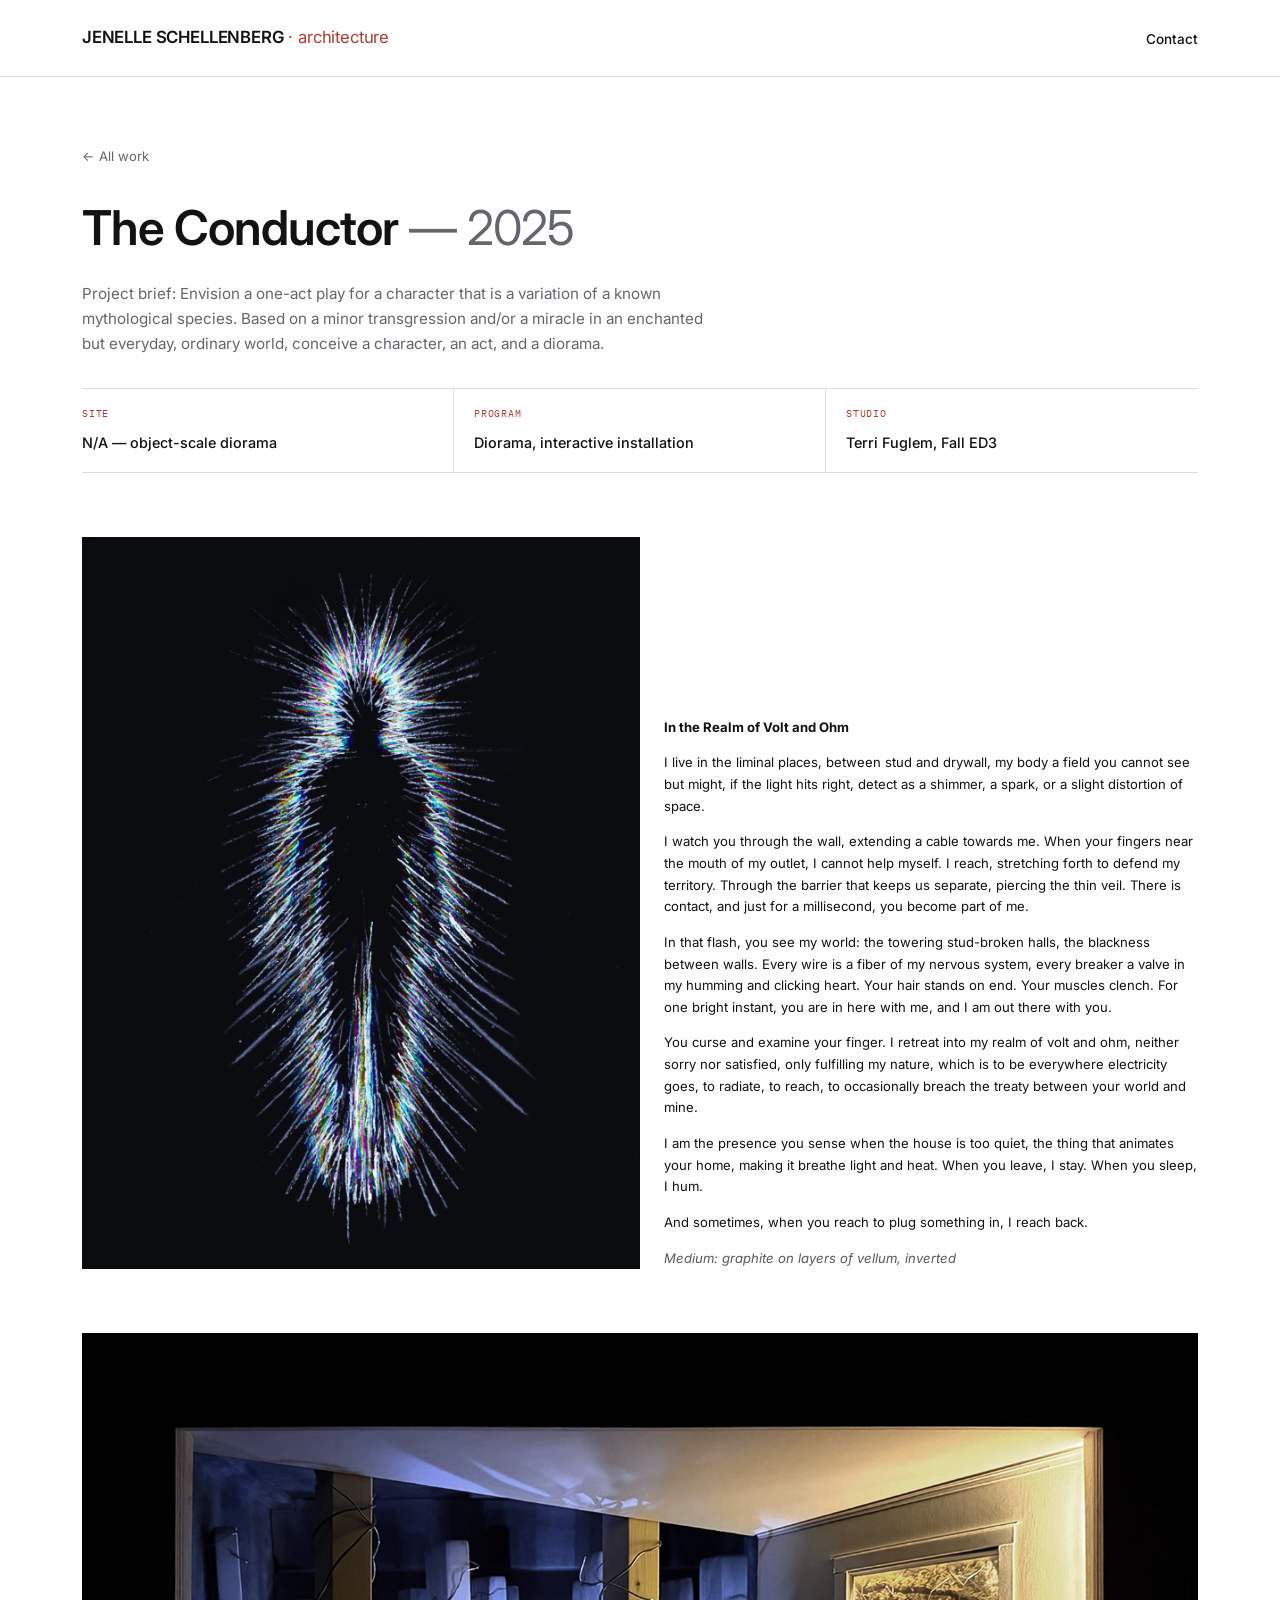
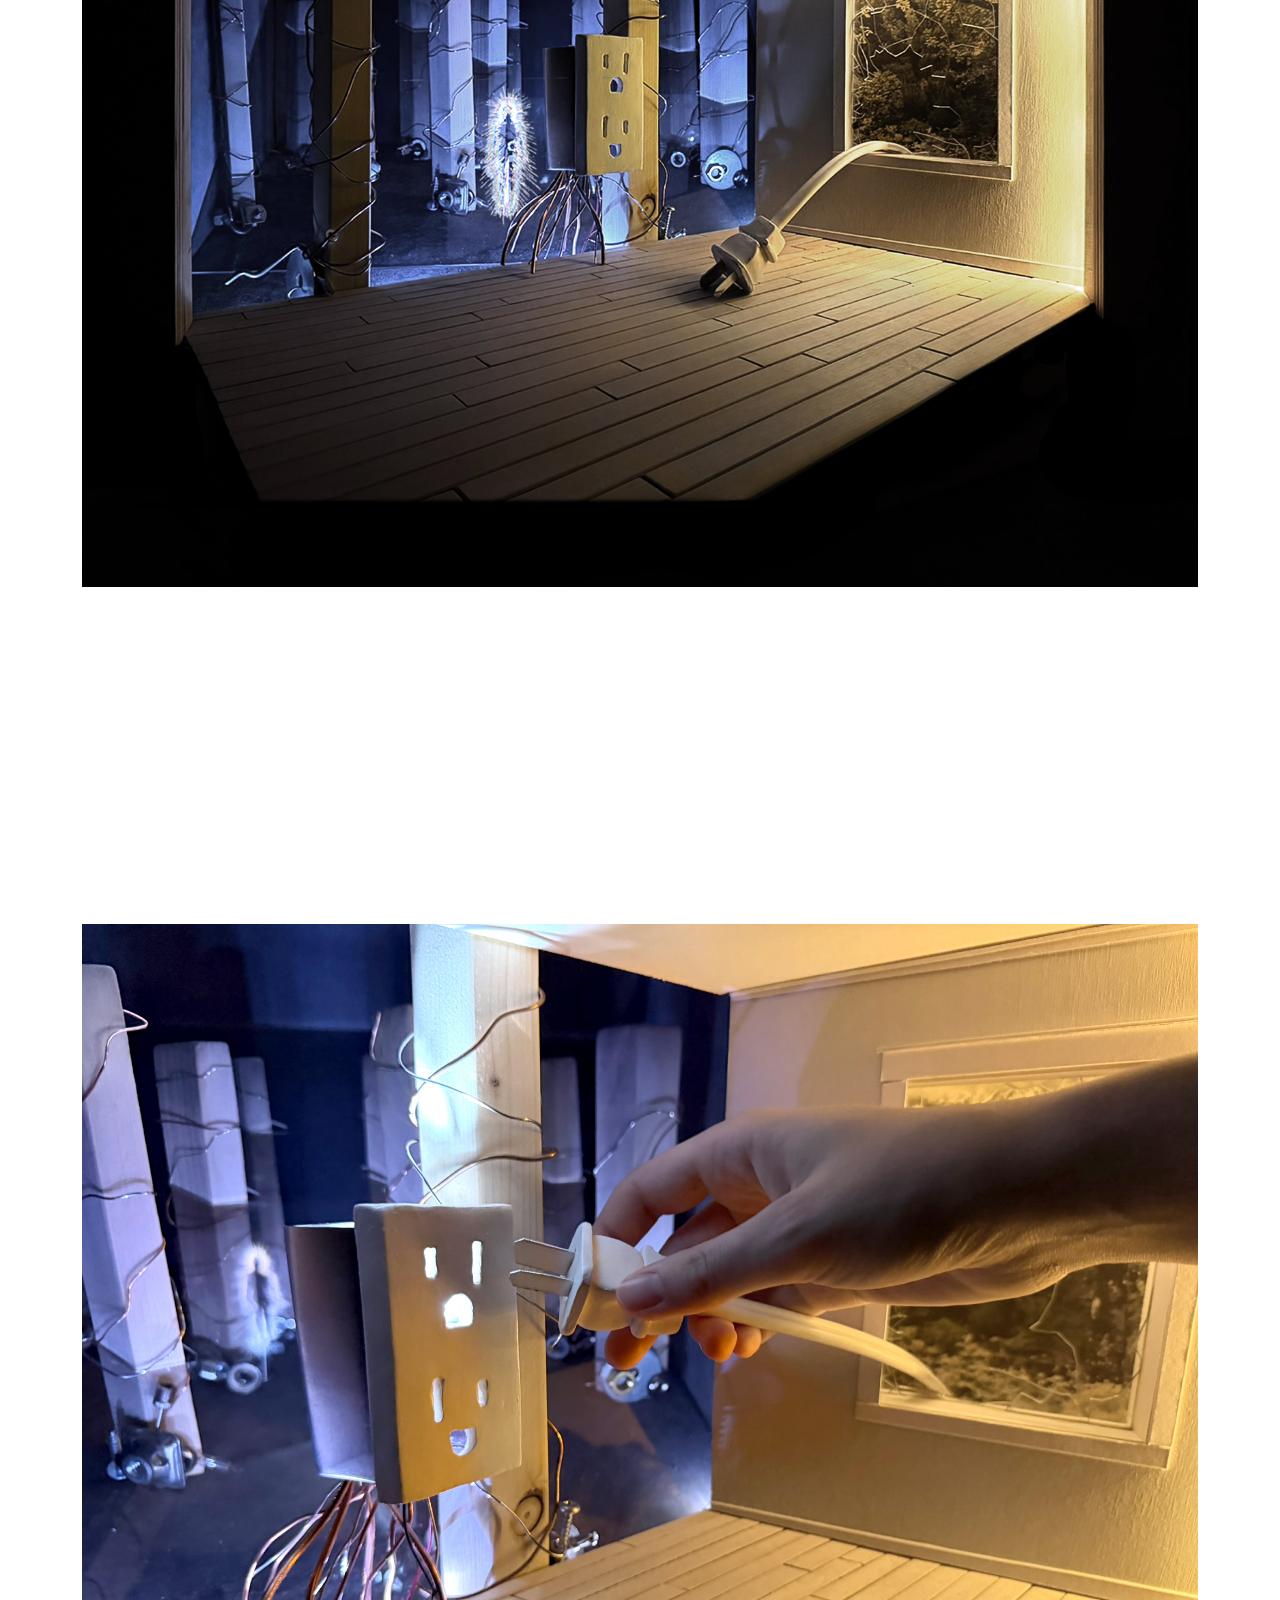
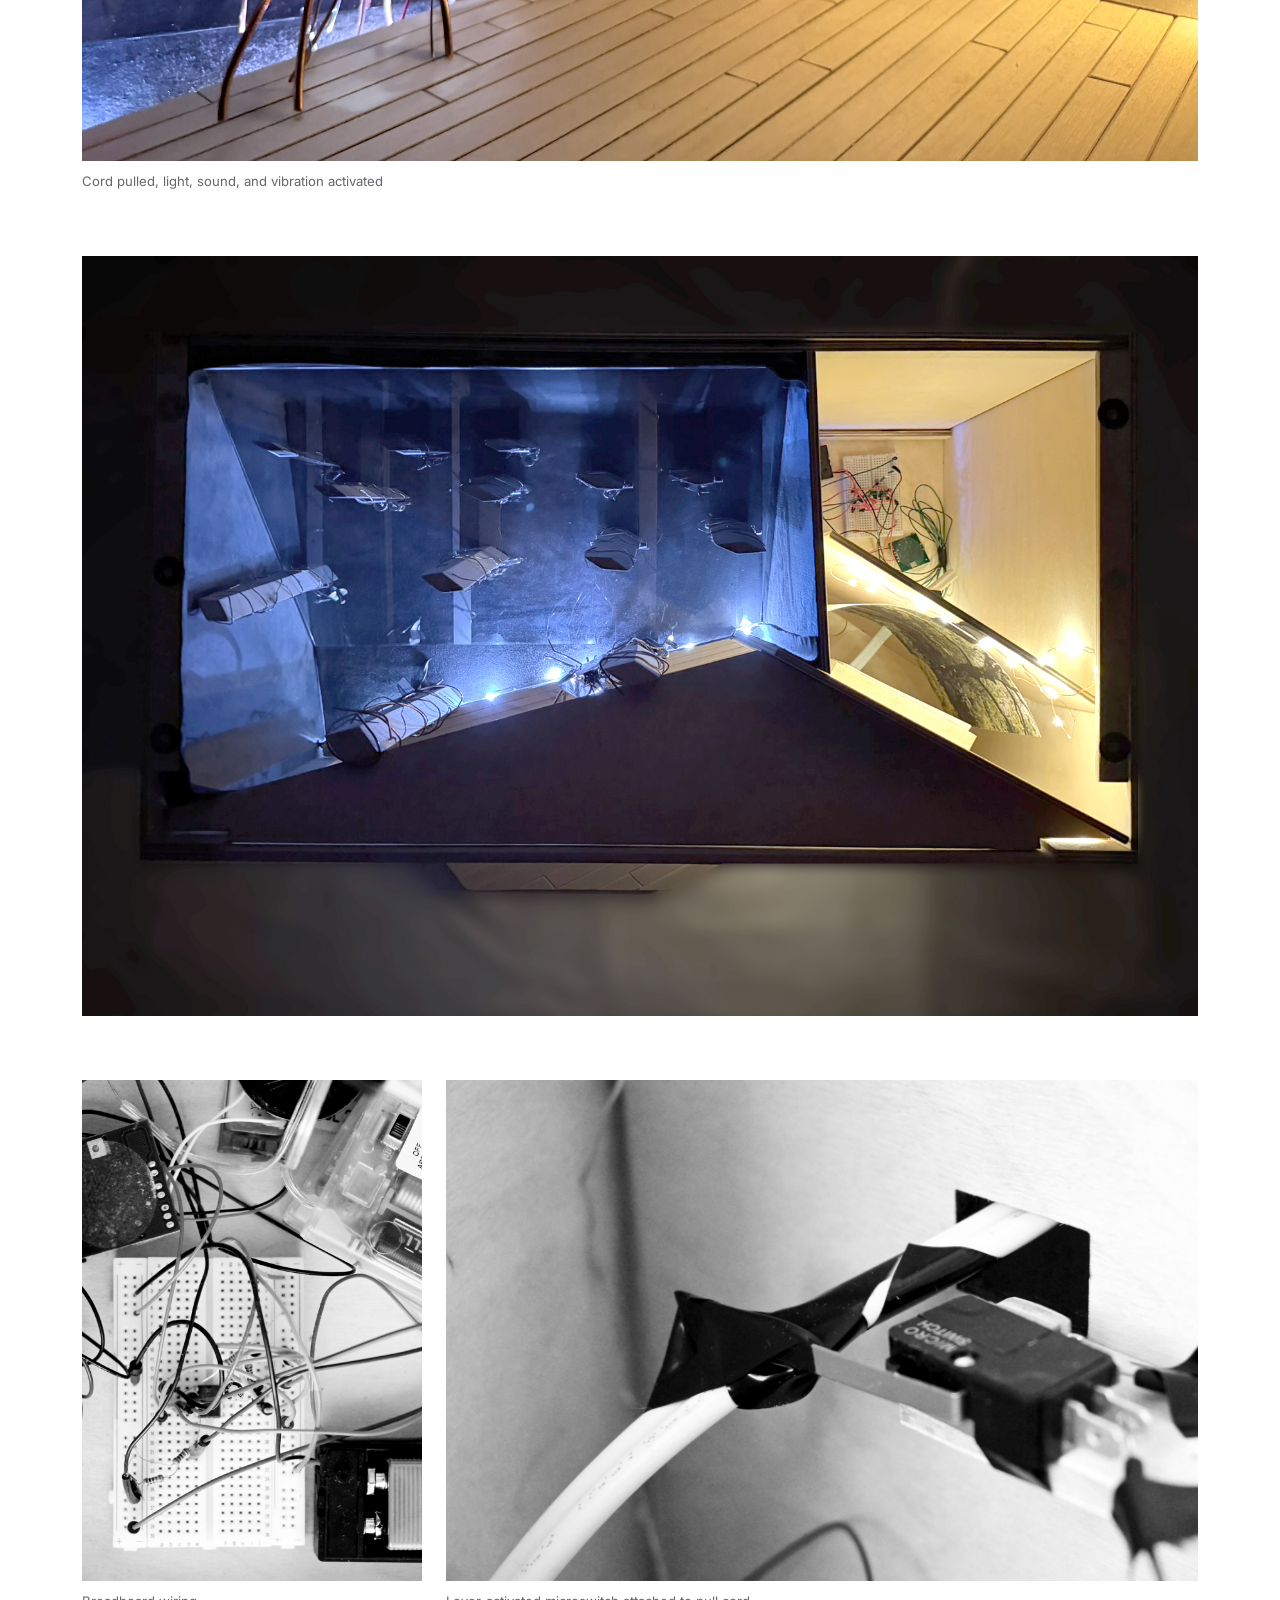
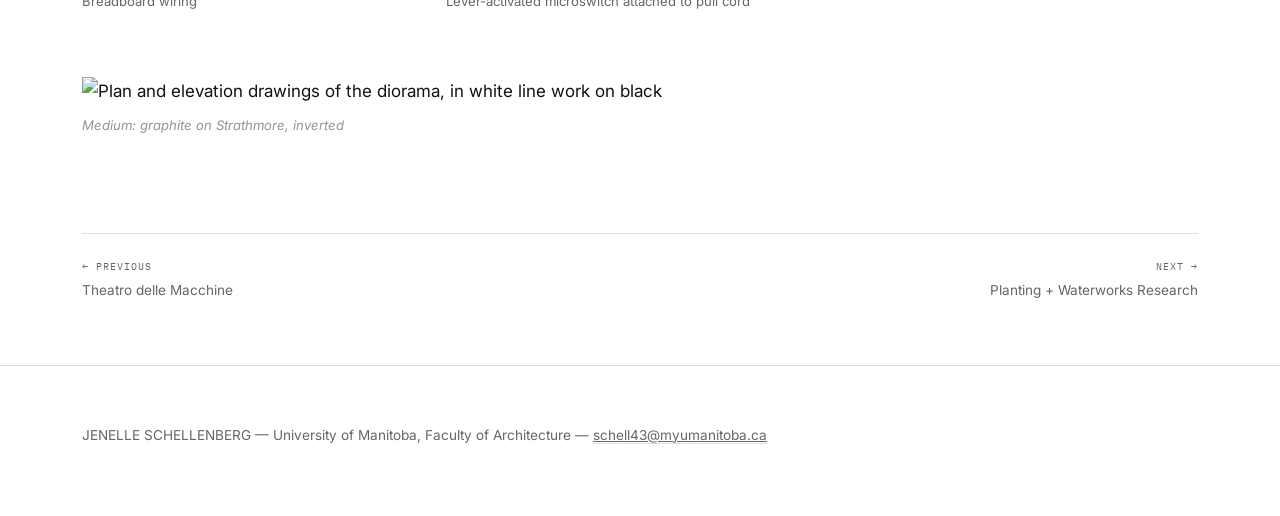
==== projects/the-conductor.html @ a13b24d9 "Update site" ====
<!DOCTYPE html>
<html lang="en">
<head>
<meta charset="UTF-8">
<meta name="viewport" content="width=device-width, initial-scale=1.0">
<title>The Conductor — Jenelle Schellenberg</title>
<link rel="icon" type="image/png" href="../favicon.png?v=3">
<link rel="icon" type="image/png" sizes="32x32" href="../favicon-32.png?v=3">
<link rel="preconnect" href="https://fonts.googleapis.com">
<link rel="preconnect" href="https://fonts.gstatic.com" crossorigin>
<link href="https://fonts.googleapis.com/css2?family=Inter:ital,opsz,wght@0,14..32,400;0,14..32,500;0,14..32,600;0,14..32,700;1,14..32,400&family=IBM+Plex+Mono:wght@400;500&display=swap" rel="stylesheet">
<link rel="stylesheet" href="../styles.css">
</head>
<body class="light-page">

<header class="site-header">
  <div class="wrap">
    <a class="brand" href="../index.html">JENELLE SCHELLENBERG <span>· architecture</span></a>
    <nav>
      <ul>
        <li><a href="mailto:schell43@myumanitoba.ca">Contact</a></li>
      </ul>
    </nav>
  </div>
</header>

<section class="project-header">
  <div class="wrap">
    <a class="breadcrumb" href="../index.html#work">← All work</a>
    <h1 class="reveal">The Conductor <span class="yr">— 2025</span></h1>
    <p class="brief reveal">
      Project brief: Envision a one-act play for a character that is a
      variation of a known mythological species. Based on a minor
      transgression and/or a miracle in an enchanted but everyday,
      ordinary world, conceive a character, an act, and a diorama.
    </p>
    <div class="specs-panel reveal">
      <div><span>Site</span><strong>N/A — object-scale diorama</strong></div>
      <div><span>Program</span><strong>Diorama, interactive installation</strong></div>
      <div><span>Studio</span><strong>Terri Fuglem, Fall ED3</strong></div>
    </div>
  </div>
</section>

<section class="stream">
  <div class="wrap">

    <div class="media-block side-text half reveal">
      <img src="../images/conductor/creature.jpg" alt="Ghostly figure of electrical current rendered as radiating white and iridescent lines on black, graphite on vellum">
      <div class="cap">
        <p><strong>In the Realm of Volt and Ohm</strong></p>
        <p>
          I live in the liminal places, between stud and drywall, my body a
          field you cannot see but might, if the light hits right, detect as
          a shimmer, a spark, or a slight distortion of space.
        </p>
        <p>
          I watch you through the wall, extending a cable towards me. When
          your fingers near the mouth of my outlet, I cannot help myself. I
          reach, stretching forth to defend my territory. Through the
          barrier that keeps us separate, piercing the thin veil. There is
          contact, and just for a millisecond, you become part of me.
        </p>
        <p>
          In that flash, you see my world: the towering stud-broken halls,
          the blackness between walls. Every wire is a fiber of my nervous
          system, every breaker a valve in my humming and clicking heart.
          Your hair stands on end. Your muscles clench. For one bright
          instant, you are in here with me, and I am out there with you.
        </p>
        <p>
          You curse and examine your finger. I retreat into my realm of
          volt and ohm, neither sorry nor satisfied, only fulfilling my
          nature, which is to be everywhere electricity goes, to radiate,
          to reach, to occasionally breach the treaty between your world
          and mine.
        </p>
        <p>
          I am the presence you sense when the house is too quiet, the
          thing that animates your home, making it breathe light and heat.
          When you leave, I stay. When you sleep, I hum.
        </p>
        <p>
          And sometimes, when you reach to plug something in, I reach back.
        </p>
        <p><em class="medium">Medium: graphite on layers of vellum, inverted</em></p>
      </div>
    </div>

    <div class="media-block reveal">
      <img src="../images/conductor/overall-dark.jpg" alt="Overall view of The Conductor diorama, showing the wall cavity and lit room in forced perspective">
    </div>

    <p class="note-text reveal">
      The diorama houses an electrical spirit, The Conductor, utilizing
      theatre techniques of forced perspective and the Pepper's Ghost
      illusion, coupled with an interactive pull cord, to immerse the
      viewer in the creature's domain. A screen mounted to the top panel
      of the diorama projects a hand-drawn animation of the spirit,
      teleporting and glitching around in the cavernous realm of the
      wall, onto an angled sheet of acrylic. When the cord is pulled, a
      series of visual, auditory, and tactile effects are triggered to
      simulate an electric shock. A light turns on in the mouth of the
      outlet, a speaker plays a zapping sound, and a vibrational motor
      housed in the polymer clay plug is activated.
    </p>

    <div class="media-block reveal">
      <img src="../images/conductor/plugging-in.jpg" alt="Close-up of a hand plugging a cord into the diorama's outlet, revealing the wall cavity beyond">
      <div class="cap">Cord pulled, light, sound, and vibration activated</div>
    </div>

    <div class="media-block reveal">
      <img src="../images/conductor/plan-dark.jpg" alt="Top-down view into the diorama showing the wall cavity and lit room side by side">
    </div>

    <div class="media-block row reveal">
      <figure style="--ar:0.678">
        <img src="../images/conductor/wiring.jpg" alt="Overhead view of the breadboard, speaker, and battery pack wiring the diorama's electronics">
        <div class="cap">Breadboard wiring</div>
      </figure>
      <figure style="--ar:1.5">
        <img src="../images/conductor/cord-wiring.jpg" alt="Close-up of the microswitch and taped wiring connection inside the plug mechanism">
        <div class="cap">Lever-activated microswitch attached to pull cord</div>
      </figure>
    </div>

    <div class="media-block reveal">
      <img src="../images/conductor/plan-elevation.jpg" alt="Plan and elevation drawings of the diorama, in white line work on black">
      <div class="cap"><em class="medium">Medium: graphite on Strathmore, inverted</em></div>
    </div>

  </div>
</section>

<div class="wrap">
  <div class="project-nav reveal">
    <a href="theatro-delle-macchine.html"><span class="dir">← Previous</span>Theatro delle Macchine</a>
    <a href="waterworks-research.html" class="next"><span class="dir">Next →</span>Planting + Waterworks Research</a>
  </div>
</div>

<footer class="title-block">
  <div class="wrap">
    <p class="foot-note">JENELLE SCHELLENBERG — University of Manitoba, Faculty of Architecture — <a href="mailto:schell43@myumanitoba.ca">schell43@myumanitoba.ca</a></p>
  </div>
</footer>

<script src="../script.js"></script>
</body>
</html>
---- styles.css ----
:root{
  --bg: #0A0C0F;
  --bg-alt: #12151A;
  --ink: #E8EBEE;
  --ink-soft: #8A93A0;
  --line: #262B33;
  --line-soft: #1A1E24;
  --header-bg: rgba(10,12,15,0.92);
  --accent: #B23A2E;
}

/* project pages: inverted light theme */
body.light-page{
  --bg: #FFFFFF;
  --bg-alt: #F4F4F2;
  --ink: #121212;
  --ink-soft: #63666B;
  --line: #DEDEDB;
  --line-soft: #ECECE9;
  --header-bg: rgba(255,255,255,0.92);
  --accent: #B23A2E;
}

*{box-sizing:border-box;}
html{scroll-behavior:smooth;}
@media (prefers-reduced-motion: reduce){
  html{scroll-behavior:auto;}
  *{animation-duration:0.01ms !important; animation-iteration-count:1 !important; transition-duration:0.01ms !important;}
}

body{
  margin:0; background:var(--bg); color:var(--ink);
  font-family:'Inter', -apple-system, 'Helvetica Neue', Arial, sans-serif;
  font-size:17px; line-height:1.65;
}
h1,h2,h3{
  font-family:'Inter', -apple-system, 'Helvetica Neue', Arial, sans-serif;
  font-weight:600; margin:0; letter-spacing:-0.02em; color:var(--ink);
}
.mono{ font-family:'IBM Plex Mono', monospace; letter-spacing:0.02em; }
.eyebrow{
  font-family:'IBM Plex Mono', monospace; font-size:0.72rem; letter-spacing:0.12em;
  text-transform:uppercase; color:var(--ink-soft);
}
.phase-heading{ font-size:1.05rem; font-weight:600; margin:0 0 20px; }
a{ color:inherit; }
img{ max-width:100%; }
.wrap{ max-width:1180px; margin:0 auto; padding:0 32px; }

/* header */
.site-header{
  position:sticky; top:0; z-index:50;
  background:var(--header-bg); backdrop-filter:blur(6px);
  border-bottom:1px solid var(--line);
}
.site-header .wrap{ display:flex; align-items:center; justify-content:space-between; height:76px; }
.brand{ font-weight:600; font-size:1.05rem; letter-spacing:-0.01em; text-decoration:none; }
.brand span{ color:var(--accent); font-weight:400; }
nav ul{ display:flex; gap:32px; list-style:none; margin:0; padding:0; }
nav a{
  text-decoration:none; font-size:0.85rem; font-weight:500; color:var(--ink);
  padding-bottom:4px; border-bottom:1px solid transparent; transition:border-color .2s ease, color .2s ease;
}
nav a:hover, nav a:focus-visible{ border-bottom-color:var(--accent); }

/* hero (home page only) */
.hero{ padding:96px 0 72px; border-bottom:1px solid var(--line); }
.hero-grid{ display:grid; grid-template-columns:1.4fr 1fr; gap:48px; align-items:end; }
.hero h1{ font-size:clamp(2.8rem, 7vw, 5.6rem); line-height:1; font-weight:600; }
.hero h1 em{ font-style:normal; color:var(--ink); }
.hero-meta{
  font-size:0.9rem; color:var(--ink-soft);
  border-left:1px solid var(--line); padding-left:20px; line-height:1.9;
}
.hero-meta strong{ color:var(--ink); font-weight:600; }
.hero-meta a{ border-bottom:1px solid var(--line); }
.hero-meta a:hover{ border-bottom-color:var(--accent); }

/* work index (home page only) */
.index{ padding:48px 0; border-bottom:1px solid var(--line); }
.index-title{ display:flex; align-items:baseline; justify-content:space-between; margin-bottom:20px; }
.index-list{ list-style:none; margin:0; padding:0; }
.index-list li{ display:flex; align-items:baseline; gap:20px; padding:16px 0; border-bottom:1px solid var(--line-soft); }
.index-list a{ text-decoration:none; font-size:1.15rem; font-weight:500; flex:1; transition:color .2s ease; }
.index-list a:hover{ text-decoration:underline; }
.index-list .idx-num{ color:var(--ink-soft); font-size:0.85rem; width:24px; }
.index-list .idx-meta{ color:var(--ink-soft); font-size:0.85rem; }
.index-list .idx-status{ font-size:0.68rem; text-transform:uppercase; letter-spacing:0.08em; color:var(--ink-soft); border:1px solid var(--line); padding:3px 8px; }

/* project page */
.project-header{ padding:64px 0 0; }
.project-header h1{ font-size:clamp(2rem,4vw,3rem); margin-bottom:6px; }
.project-header .yr{ color:var(--ink-soft); font-weight:400; }
.breadcrumb{ font-size:0.82rem; color:var(--ink-soft); text-decoration:none; display:inline-block; margin-bottom:20px; }
.breadcrumb:hover{ border-bottom:1px solid var(--accent); }
.brief{ max-width:64ch; color:var(--ink-soft); font-size:0.95rem; margin:14px 0 32px; }

.specs-panel{
  display:grid; grid-template-columns:repeat(3,1fr); gap:0;
  border-top:1px solid var(--line); border-bottom:1px solid var(--line);
  margin-bottom:8px;
}
.specs-panel div{ padding:16px 20px; border-right:1px solid var(--line); }
.specs-panel div:first-child{ padding-left:0; }
.specs-panel div:last-child{ border-right:none; }
.specs-panel span{ display:block; font-family:'IBM Plex Mono', monospace; font-size:0.65rem; text-transform:uppercase; letter-spacing:0.08em; color:var(--accent); margin-bottom:6px; }
.specs-panel strong{ font-weight:500; font-size:0.9rem; }

/* image stream — the laid-out sequence of images per project */
.stream{ padding:56px 0 32px; }
.media-block{ margin-bottom:64px; }
.media-block img{
  width:100%; height:auto; display:block;
}
.media-block .cap{ font-size:0.82rem; color:var(--ink-soft); margin-top:10px; }
em.medium{ font-family:'Inter', -apple-system, 'Helvetica Neue', Arial, sans-serif; font-style:italic; }
.media-block .cap em{ font-style:italic; }
.media-block .cap em.medium{ opacity:0.7; }
.media-block.wide{ }
.media-block.pair{ display:grid; grid-template-columns:1fr 1fr; gap:24px; }
.media-block.pair .cap{ grid-column:1 / -1; }
.media-block.row{ display:flex; gap:24px; align-items:flex-start; width:100%; }
.media-block.row figure{ margin:0; min-width:0; flex-basis:0; flex-grow:var(--ar,1); flex-shrink:1; display:flex; flex-direction:column; }
.media-block.row img{ width:100%; height:auto; display:block; }
.media-block.row .cap{ font-size:0.82rem; color:var(--ink-soft); margin-top:10px; width:0; min-width:100%; }
.media-block.row .cap em{ font-style:italic; }
.media-block.row .cap em.medium{ opacity:0.7; }
.media-block.side-text{ display:flex; gap:24px; align-items:flex-end; }
.media-block.side-text img{ flex:0 0 66.6667%; max-width:66.6667%; width:auto; height:auto; }
.media-block.side-text .cap{ flex:0 0 calc(33.3333% - 24px); max-width:calc(33.3333% - 24px); font-size:0.82rem; color:var(--ink); margin-top:0; padding-top:4px; }
.media-block.side-text .cap p{ margin:0 0 14px; }
.media-block.side-text .cap p:last-child{ margin-bottom:0; }
.media-block.side-text .cap em{ font-style:italic; }
.media-block.side-text .cap em.medium{ opacity:0.7; }
.media-block.side-text.half img{ flex:0 0 50%; max-width:50%; }
.media-block.side-text.half .cap{ flex:0 0 calc(50% - 24px); max-width:calc(50% - 24px); }
.media-block.split{ display:flex; gap:24px; align-items:stretch; }
.media-block.split .col{ flex:0 0 calc(50% - 12px); max-width:calc(50% - 12px); }
.media-block.split .col img{ width:100%; height:auto; display:block; }
.media-block.split .text-col{ flex:0 0 calc(50% - 12px); max-width:calc(50% - 12px); display:flex; flex-direction:column; }
.media-block.split .prose{ font-size:1rem; color:var(--ink); line-height:1.65; margin-top:auto; }
.media-block.split .prose p{ margin:0 0 16px; }
.media-block.split .prose p:last-child{ margin-bottom:0; }
.media-block.split .cap{ font-size:0.82rem; color:var(--ink-soft); padding-top:16px; }
.note-text{ max-width:64ch; margin:0 0 48px; color:var(--ink); }
.note-text.tight{ margin-bottom:28px; }
.note-text h2{ font-size:1.05rem; font-weight:600; margin-bottom:14px; }

/* horizontal scroll viewer for very wide panoramic images */
.wide-scroll{ position:relative; }
.wide-scroll-track{
  display:flex; overflow-x:auto; scroll-snap-type:x mandatory;
  scrollbar-width:none; -ms-overflow-style:none;
}
.wide-scroll-track::-webkit-scrollbar{ display:none; }
.wide-scroll-seg{ flex:0 0 100%; width:100%; height:auto; display:block; scroll-snap-align:start; }
.wide-scroll-btn{
  position:absolute; top:50%; transform:translateY(-50%);
  width:56px; height:56px; border-radius:50%; border:1px solid var(--line);
  background:rgba(255,255,255,0.9); color:var(--ink); font-size:1.8rem; line-height:1;
  cursor:pointer; display:flex; align-items:center; justify-content:center;
  transition:background .2s ease;
}
.wide-scroll-btn:hover{ background:#fff; border-color:var(--ink); }
.wide-scroll-btn.prev{ left:12px; }
.wide-scroll-btn.next{ right:12px; }

.gallery-note{
  margin:0 0 56px; padding:18px 20px; border:1px dashed var(--line);
  font-size:0.8rem; color:var(--ink-soft); font-family:'IBM Plex Mono', monospace;
}

.placeholder-block{
  border:1px dashed var(--line); padding:60px 40px; text-align:center;
  color:var(--ink-soft); font-size:0.95rem; margin-bottom:56px;
}
.placeholder-block .eyebrow{ margin-bottom:10px; }

.project-nav{
  display:flex; justify-content:space-between; padding:24px 0 64px; border-top:1px solid var(--line);
  font-size:0.85rem;
}
.project-nav a{ text-decoration:none; color:var(--ink-soft); transition:color .2s ease; }
.project-nav a:hover{ color:var(--accent); }
.project-nav .dir{ display:block; font-family:'IBM Plex Mono', monospace; font-size:0.65rem; text-transform:uppercase; letter-spacing:0.1em; margin-bottom:4px; }
.project-nav .next{ text-align:right; }

/* work grid — cover cards with hover overlay */
.work-grid{
  display:grid; grid-template-columns:1fr 1fr; gap:24px;
  list-style:none; margin:0; padding:0;
}
.work-card{
  position:relative; display:block; overflow:hidden;
  border:1px solid var(--line); aspect-ratio:4/3;
  text-decoration:none;
}
.work-card img{
  width:100%; height:100%; object-fit:cover; display:block;
  transition:transform .5s ease;
}
.work-card:hover img, .work-card:focus-visible img{ transform:scale(1.05); }
.work-card .overlay{
  position:absolute; inset:0;
  background:linear-gradient(to top, rgba(10,12,15,0.92) 0%, rgba(10,12,15,0.35) 45%, rgba(10,12,15,0) 75%);
  opacity:0; transition:opacity .3s ease;
  display:flex; flex-direction:column; justify-content:flex-end;
  padding:22px;
}
.work-card:hover .overlay, .work-card:focus-visible .overlay{ opacity:1; }
.work-card .overlay-title{ font-size:1.25rem; font-weight:600; color:#FFFFFF; letter-spacing:-0.01em; }
.work-card .overlay-year{ font-size:0.8rem; color:rgba(255,255,255,0.75); margin-top:4px; }
.work-card .overlay-status{
  position:absolute; top:16px; right:16px; font-size:0.65rem; text-transform:uppercase;
  letter-spacing:0.08em; color:var(--ink-soft); border:1px solid var(--line);
  background:rgba(10,12,15,0.8); padding:4px 9px;
}
@media (prefers-reduced-motion: reduce){
  .work-card img{ transition:none; }
  .work-card .overlay{ transition:none; }
}

/* footer */
.title-block{ padding:44px 0 56px; border-top:1px solid var(--line); }
.foot-note{ font-size:0.85rem; color:var(--ink-soft); }
.foot-note a{ border-bottom:1px solid var(--line); }
.foot-note a:hover{ border-bottom-color:var(--accent); }

.reveal{ opacity:0; transform:translateY(14px); transition:opacity .6s ease, transform .6s ease; }
.reveal.visible{ opacity:1; transform:none; }

@media (max-width: 880px){
  .work-grid{ grid-template-columns:1fr; }
  .hero-grid{ grid-template-columns:1fr; }
  .hero-meta{ border-left:none; border-top:1px solid var(--line); padding-left:0; padding-top:16px; }
  .specs-panel{ grid-template-columns:1fr 1fr; }
  .specs-panel div{ border-bottom:1px solid var(--line); padding:14px 16px; }
  .media-block.pair{ grid-template-columns:1fr; }
  .media-block.row{ flex-direction:column; }
  .media-block.row figure{ flex-grow:0; flex-basis:auto; width:100%; }
  .media-block.side-text{ flex-direction:column; gap:20px; align-items:stretch; }
  .media-block.split{ flex-direction:column; gap:20px; }
  .media-block.split .col, .media-block.split .text-col{ max-width:100%; flex:none; }
  .media-block.side-text img{ width:100%; height:auto; max-width:100%; flex:none; }
  .media-block.side-text .cap{ max-width:100%; flex:none; }
  .media-block.gallery{ grid-template-columns:1fr; }
  nav ul{ gap:18px; }
}
@media (max-width: 560px){
  .wrap{ padding:0 20px; }
  nav ul{ gap:14px; }
  nav a{ font-size:0.75rem; }
  .index-list a{ font-size:1rem; }
  .specs-panel{ grid-template-columns:1fr; }
  .project-nav{ flex-direction:column; gap:18px; }
  .project-nav .next{ text-align:left; }
}

/* click-to-enlarge lightbox */
.stream .media-block img{ cursor: zoom-in; }
.lightbox-overlay{
  position:fixed; inset:0; background:rgba(8,8,8,0.95);
  display:flex; align-items:center; justify-content:center;
  opacity:0; visibility:hidden; transition:opacity .25s ease;
  z-index:1000; padding:48px;
}
.lightbox-overlay.open{ opacity:1; visibility:visible; }
.lightbox-overlay img{
  max-width:100%; max-height:100%; display:block; margin:auto;
  cursor:zoom-in; transition:transform .35s ease; transform-origin:center center;
  box-shadow:0 20px 60px rgba(0,0,0,0.5);
}
.lightbox-overlay img.zoomed{ cursor:zoom-out; transform:scale(2.2); }
.lightbox-close{
  position:fixed; top:20px; right:24px; width:42px; height:42px;
  display:flex; align-items:center; justify-content:center;
  color:#fff; font-size:1.8rem; line-height:1; cursor:pointer;
  background:transparent; border:none; z-index:1001; opacity:0.8;
  transition:opacity .2s ease; font-family:inherit;
}
.lightbox-close:hover{ opacity:1; }
.lightbox-hint{
  position:fixed; bottom:22px; left:50%; transform:translateX(-50%);
  color:rgba(255,255,255,0.55); font-size:0.72rem; letter-spacing:0.04em;
  font-family:'IBM Plex Mono', monospace; z-index:1001; pointer-events:none;
  text-transform:uppercase;
}
@media (max-width:640px){
  .lightbox-overlay{ padding:14px; }
  .lightbox-overlay img.zoomed{ transform:scale(1.8); }
  .lightbox-hint{ display:none; }
}
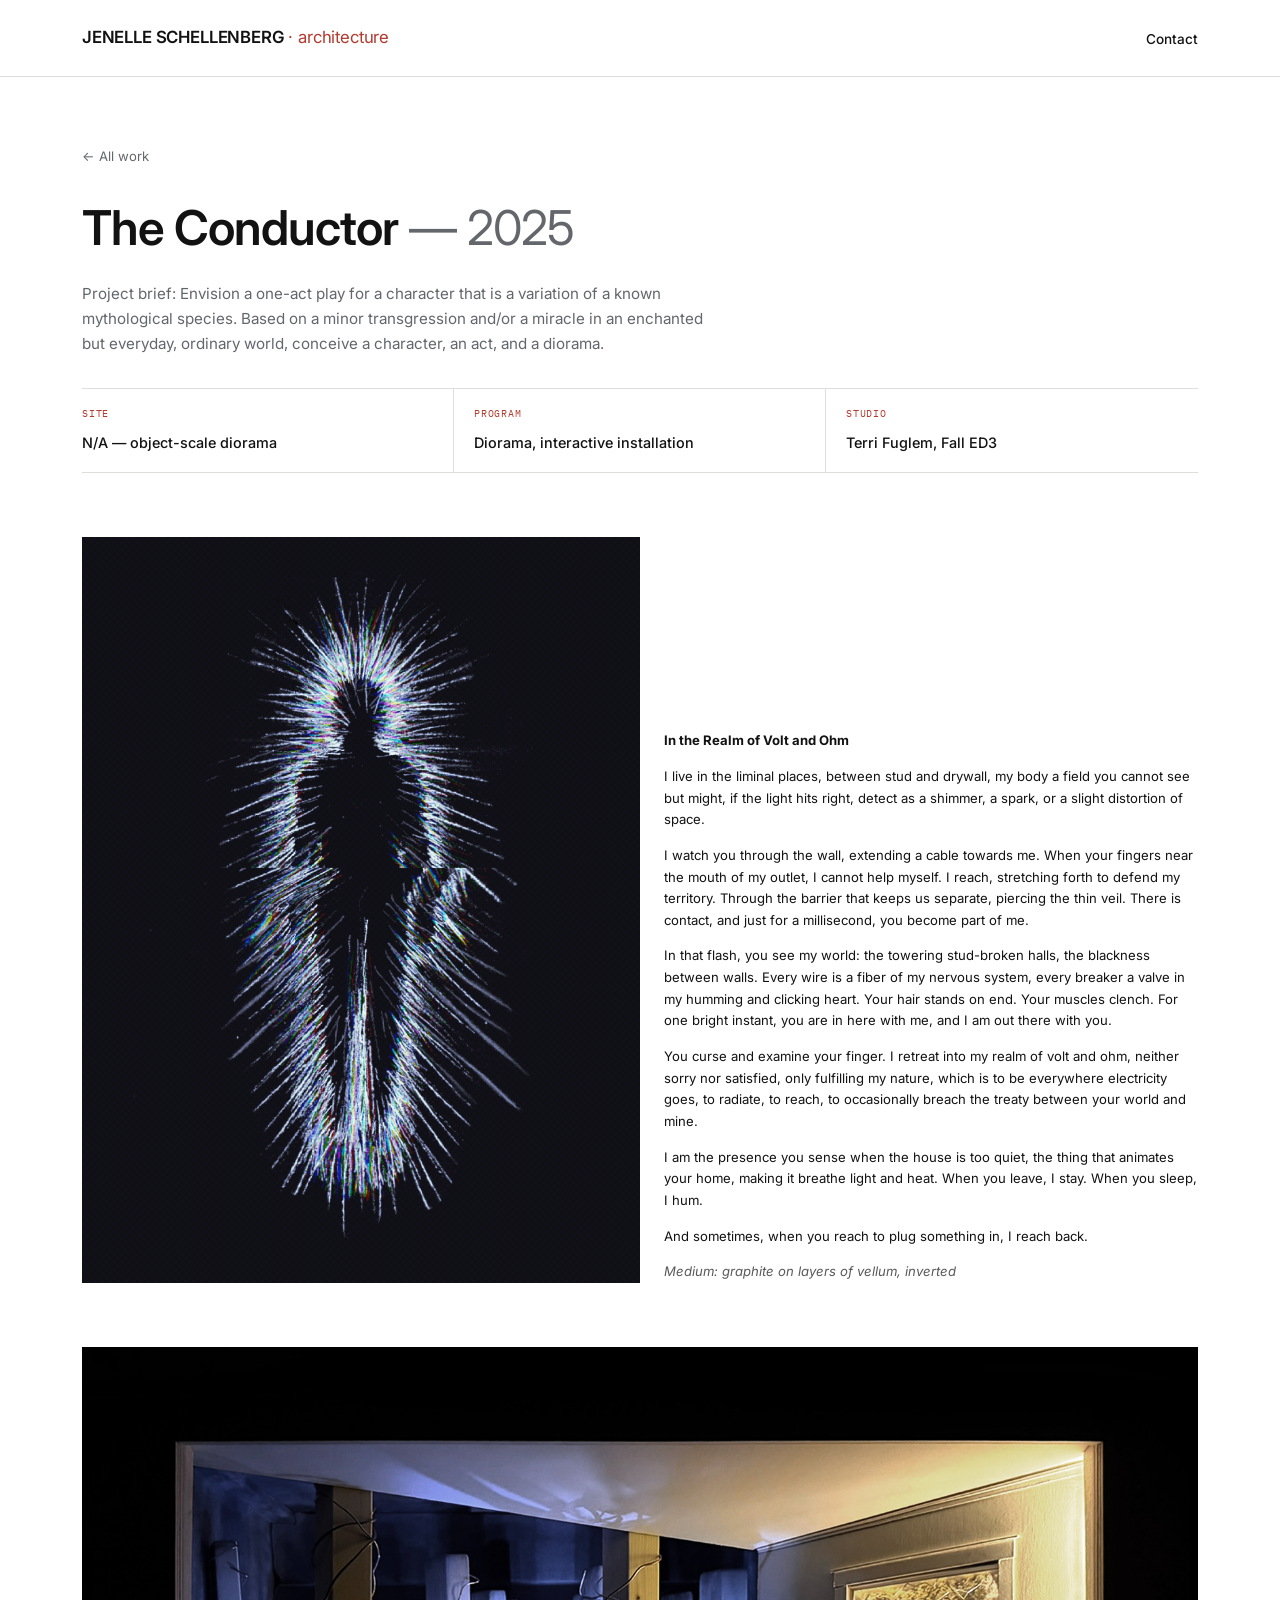
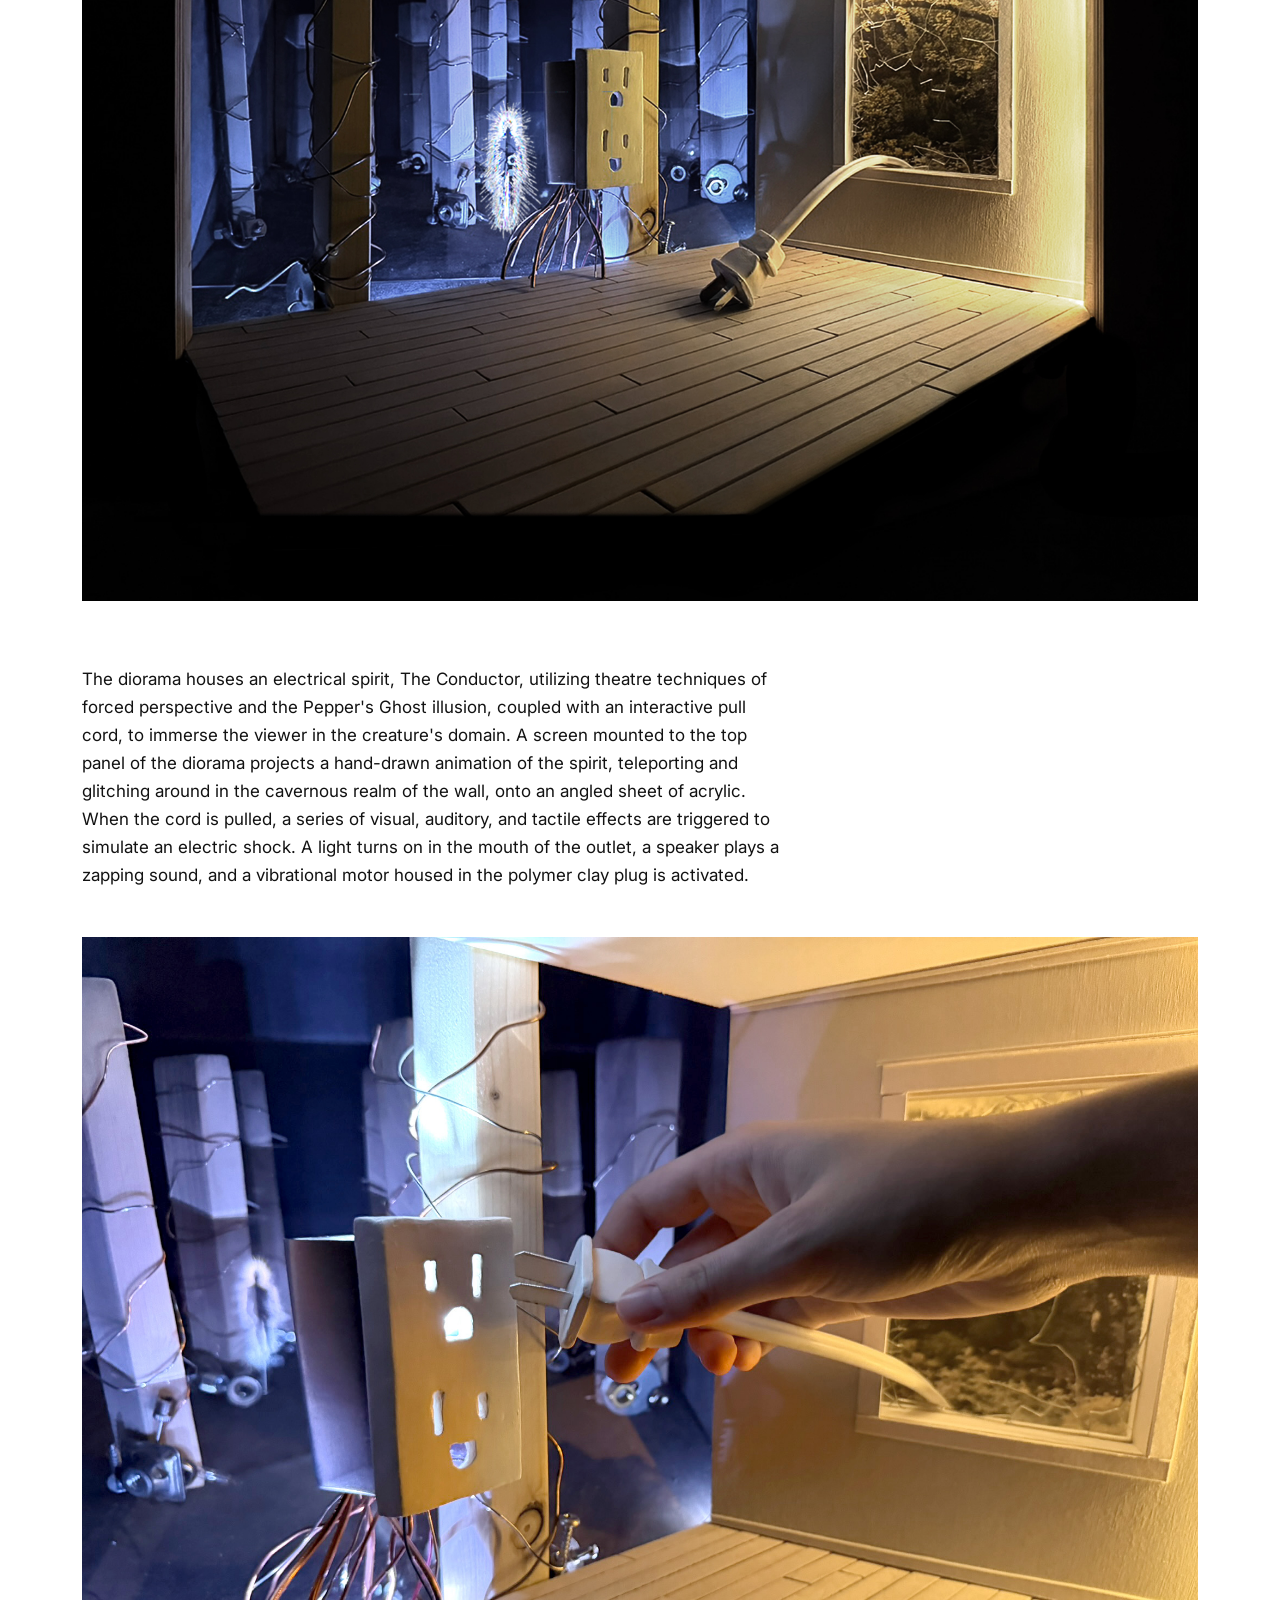
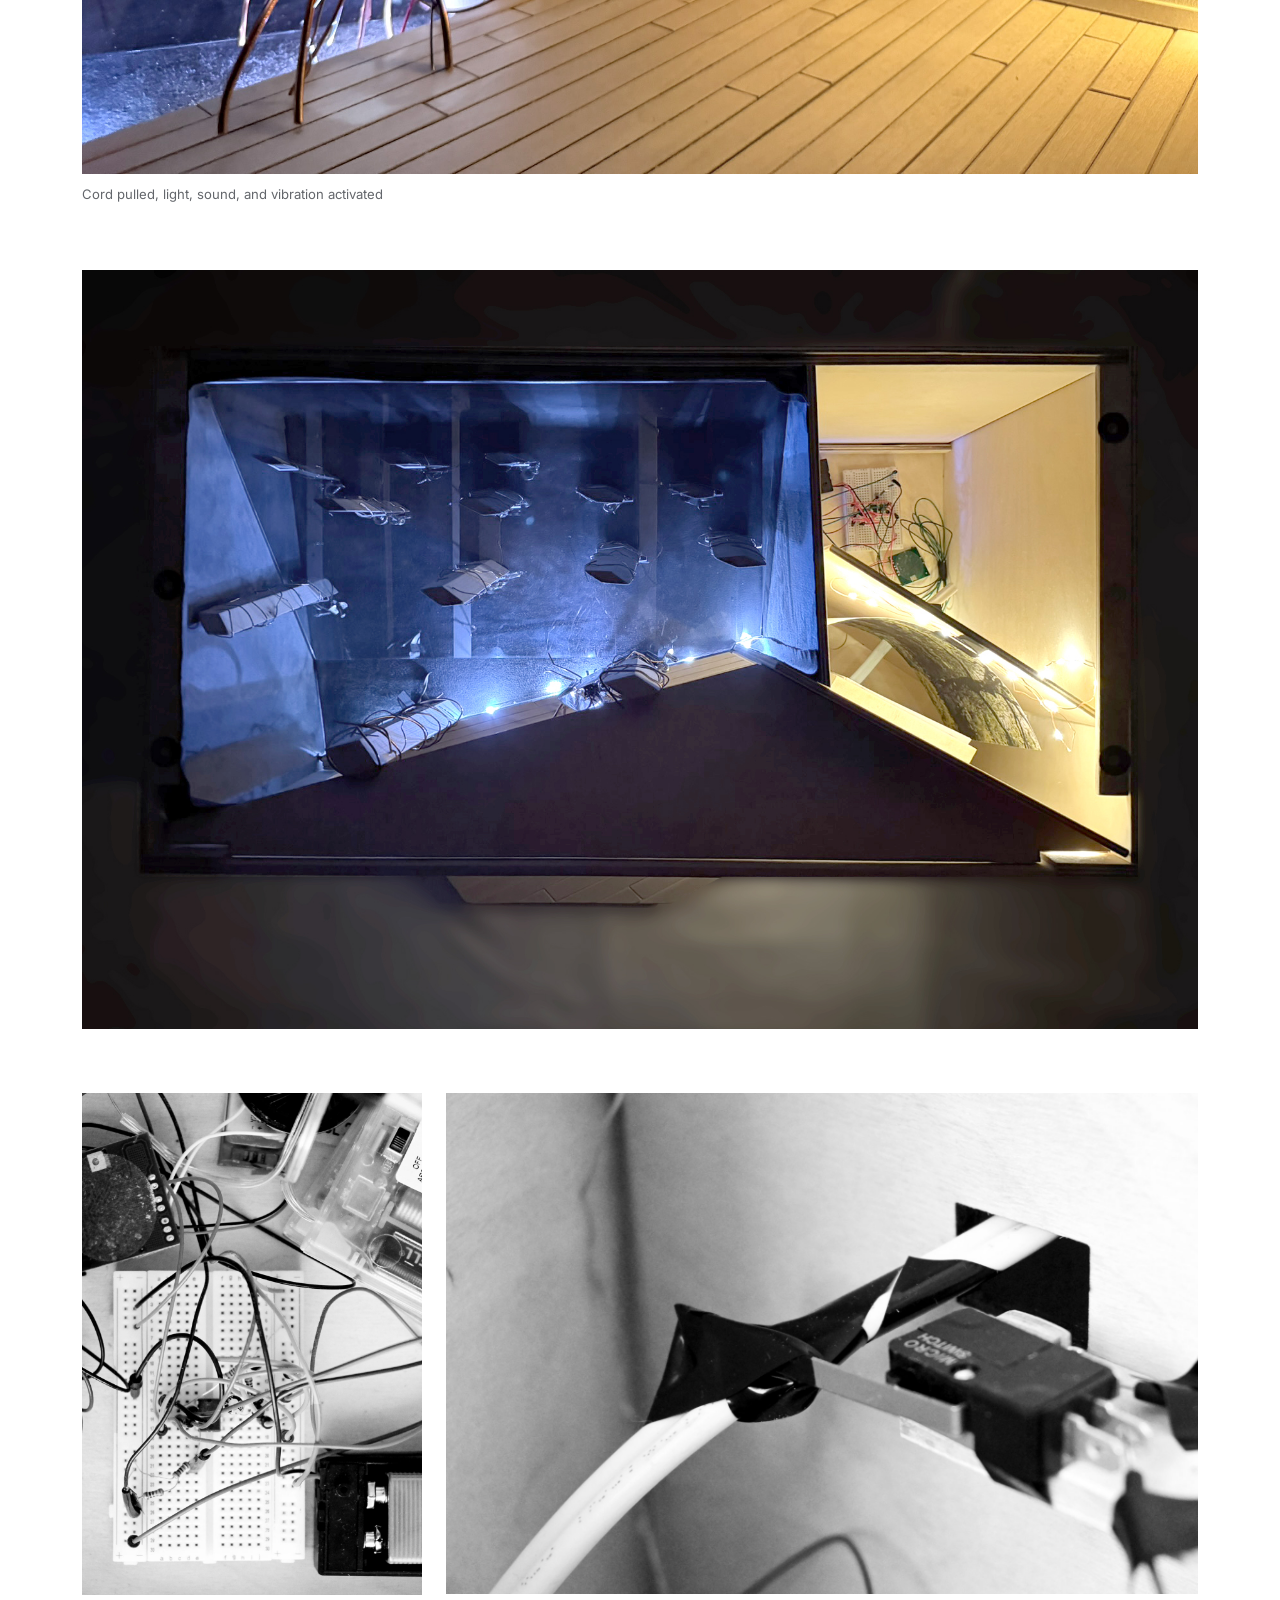
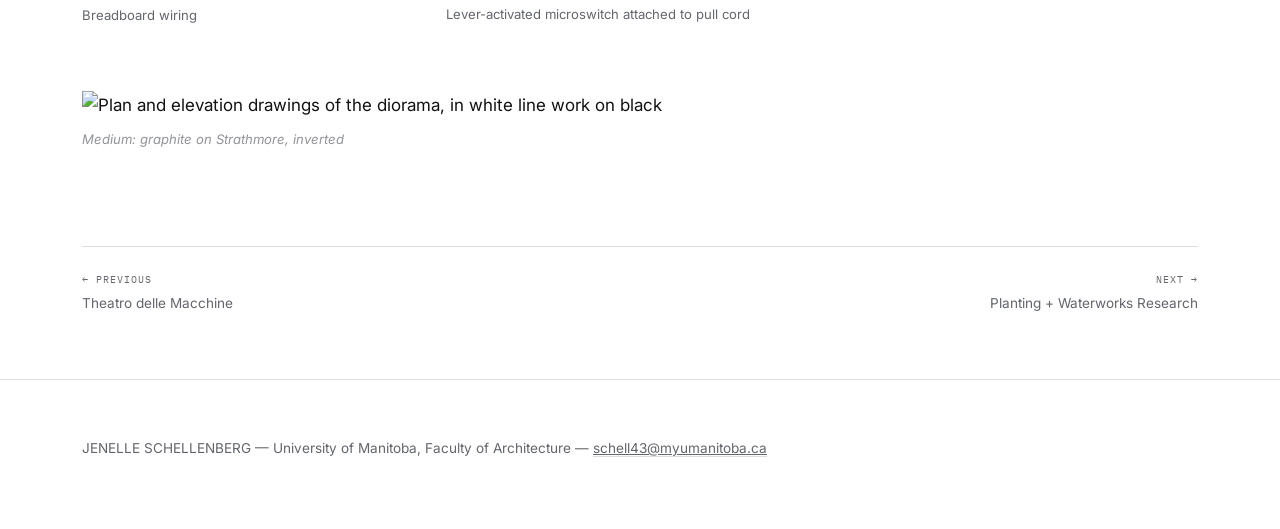
==== commit 152a59ce: "Update site" ====
--- a/projects/the-conductor.html
+++ b/projects/the-conductor.html
@@ -46,7 +46,7 @@
   <div class="wrap">
 
     <div class="media-block side-text half reveal">
-      <img src="../images/conductor/creature.jpg" alt="Ghostly figure of electrical current rendered as radiating white and iridescent lines on black, graphite on vellum">
+      <img src="../images/conductor/creature.gif" alt="Animated figure of electrical current radiating white and iridescent lines on black, graphite on vellum">
       <div class="cap">
         <p><strong>In the Realm of Volt and Ohm</strong></p>
         <p>
--- a/styles.css
+++ b/styles.css
@@ -234,24 +234,30 @@
   .hero-grid{ grid-template-columns:1fr; }
   .hero-meta{ border-left:none; border-top:1px solid var(--line); padding-left:0; padding-top:16px; }
   .specs-panel{ grid-template-columns:1fr 1fr; }
-  .specs-panel div{ border-bottom:1px solid var(--line); padding:14px 16px; }
-  .media-block.pair{ grid-template-columns:1fr; }
-  .media-block.row{ flex-direction:column; }
+  .specs-panel div{ border-bottom:1px solid var(--line); border-right:none; padding:14px 16px; }
+  .specs-panel div:nth-child(odd){ padding-left:0; }
+  .media-block.pair{ grid-template-columns:1fr; gap:64px; }
+  .media-block.row{ flex-direction:column; gap:64px; }
   .media-block.row figure{ flex-grow:0; flex-basis:auto; width:100%; }
   .media-block.side-text{ flex-direction:column; gap:20px; align-items:stretch; }
   .media-block.split{ flex-direction:column; gap:20px; }
   .media-block.split .col, .media-block.split .text-col{ max-width:100%; flex:none; }
-  .media-block.side-text img{ width:100%; height:auto; max-width:100%; flex:none; }
-  .media-block.side-text .cap{ max-width:100%; flex:none; }
+  .media-block.side-text img,
+  .media-block.side-text.half img{ width:100%; height:auto; max-width:100%; flex:none; }
+  .media-block.side-text .cap,
+  .media-block.side-text.half .cap{ max-width:100%; flex:none; }
   .media-block.gallery{ grid-template-columns:1fr; }
+  .brand{ font-size:0.9rem; }
   nav ul{ gap:18px; }
 }
 @media (max-width: 560px){
   .wrap{ padding:0 20px; }
+  .brand{ font-size:0.78rem; }
   nav ul{ gap:14px; }
   nav a{ font-size:0.75rem; }
   .index-list a{ font-size:1rem; }
   .specs-panel{ grid-template-columns:1fr; }
+  .specs-panel div{ padding-left:0; }
   .project-nav{ flex-direction:column; gap:18px; }
   .project-nav .next{ text-align:left; }
 }
@@ -279,6 +285,21 @@
   transition:opacity .2s ease; font-family:inherit;
 }
 .lightbox-close:hover{ opacity:1; }
+.lightbox-nav{
+  position:fixed; top:50%; transform:translateY(-50%);
+  width:56px; height:56px; border-radius:50%; border:1px solid rgba(255,255,255,0.3);
+  background:rgba(255,255,255,0.08); color:#fff; font-size:2rem; line-height:1;
+  cursor:pointer; display:flex; align-items:center; justify-content:center;
+  z-index:1001; opacity:0.8; transition:opacity .2s ease, background .2s ease;
+}
+.lightbox-nav:hover{ opacity:1; background:rgba(255,255,255,0.18); }
+.lightbox-nav.prev{ left:20px; }
+.lightbox-nav.next{ right:20px; }
+@media (max-width:640px){
+  .lightbox-nav{ width:44px; height:44px; font-size:1.6rem; }
+  .lightbox-nav.prev{ left:8px; }
+  .lightbox-nav.next{ right:8px; }
+}
 .lightbox-hint{
   position:fixed; bottom:22px; left:50%; transform:translateX(-50%);
   color:rgba(255,255,255,0.55); font-size:0.72rem; letter-spacing:0.04em;
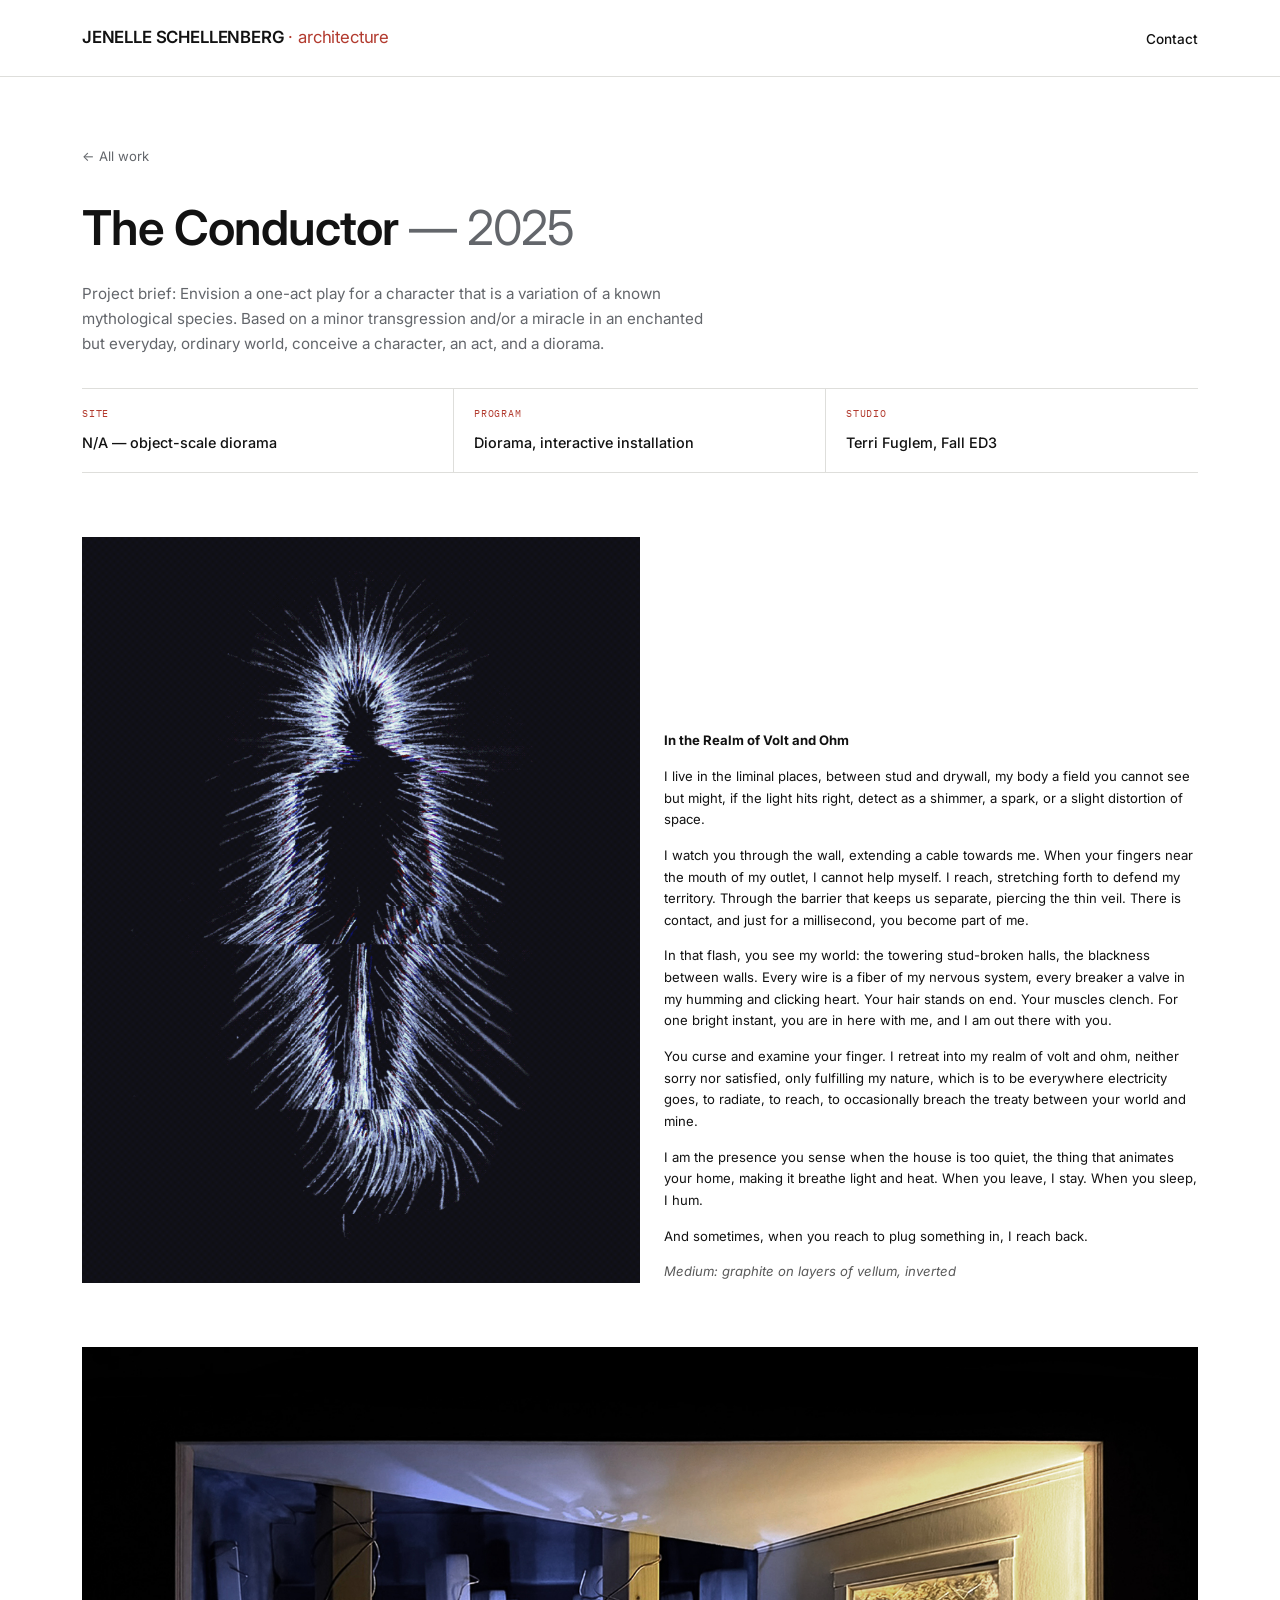
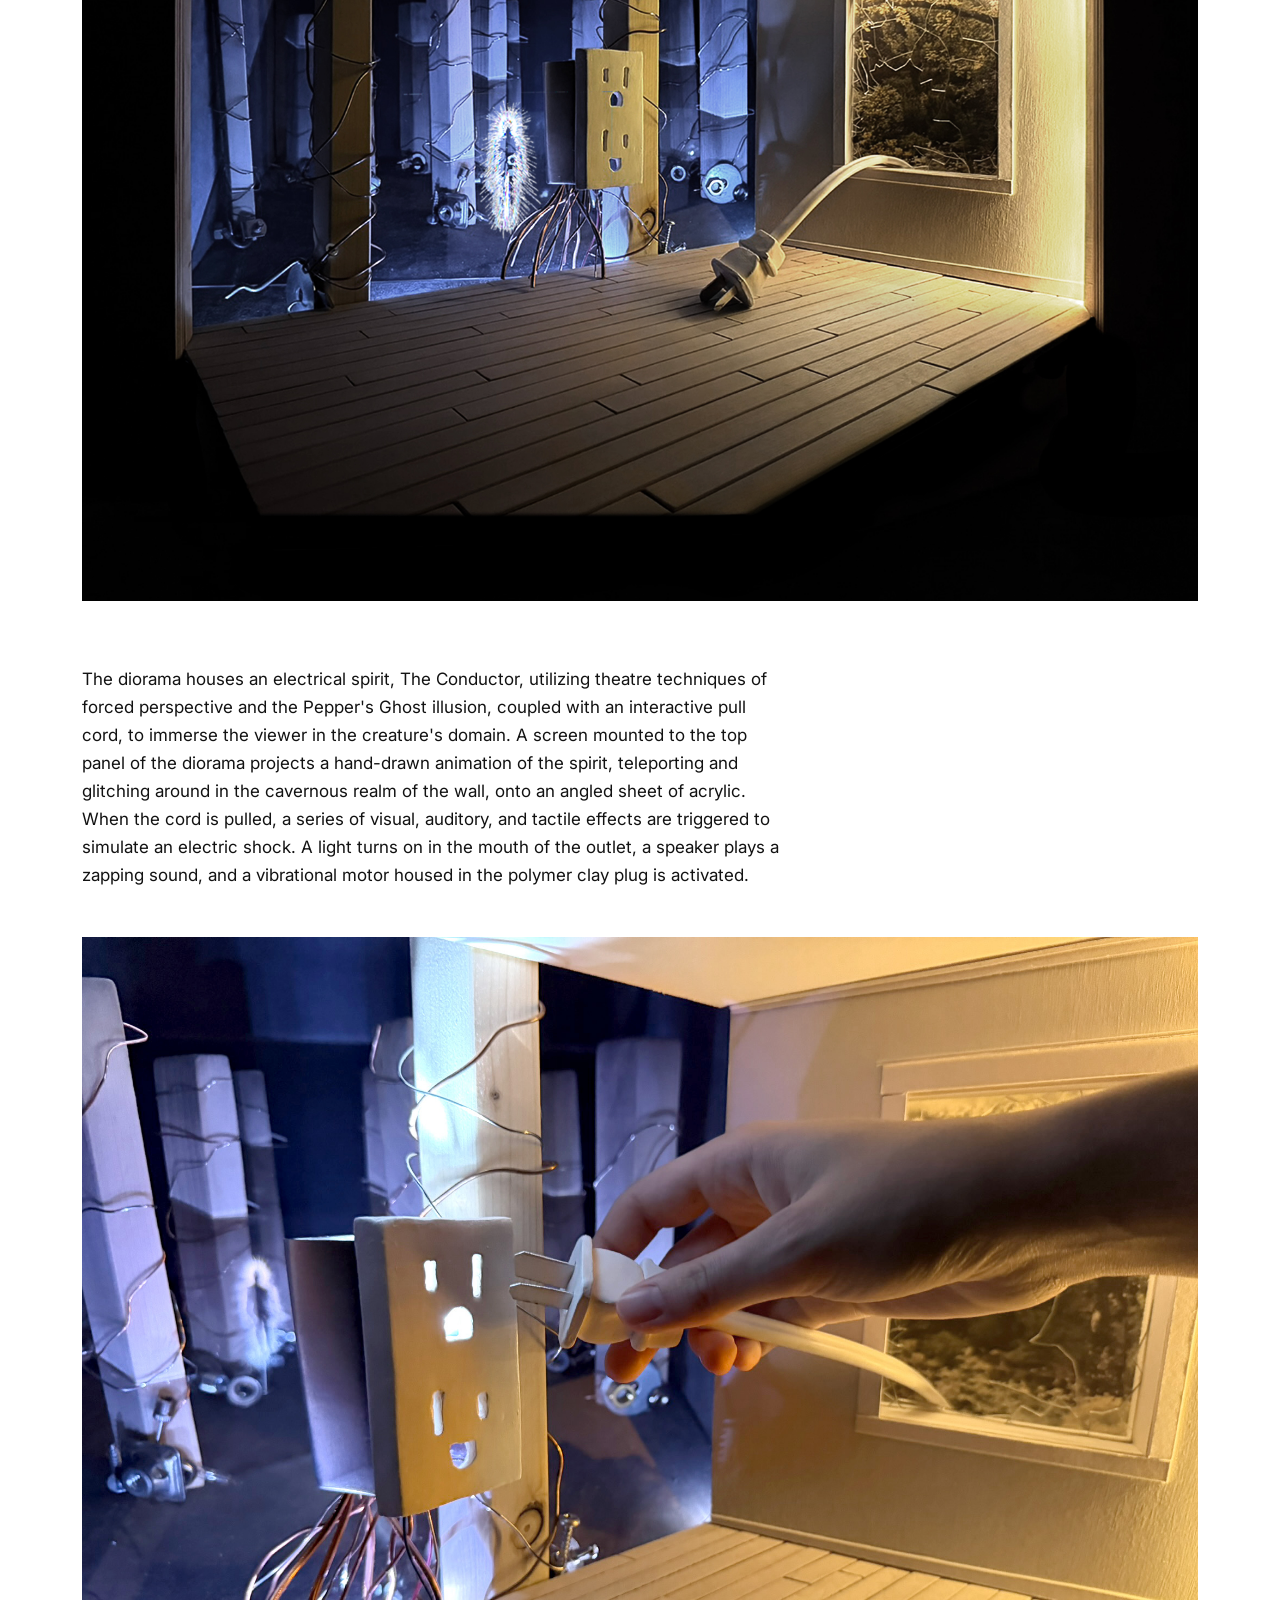
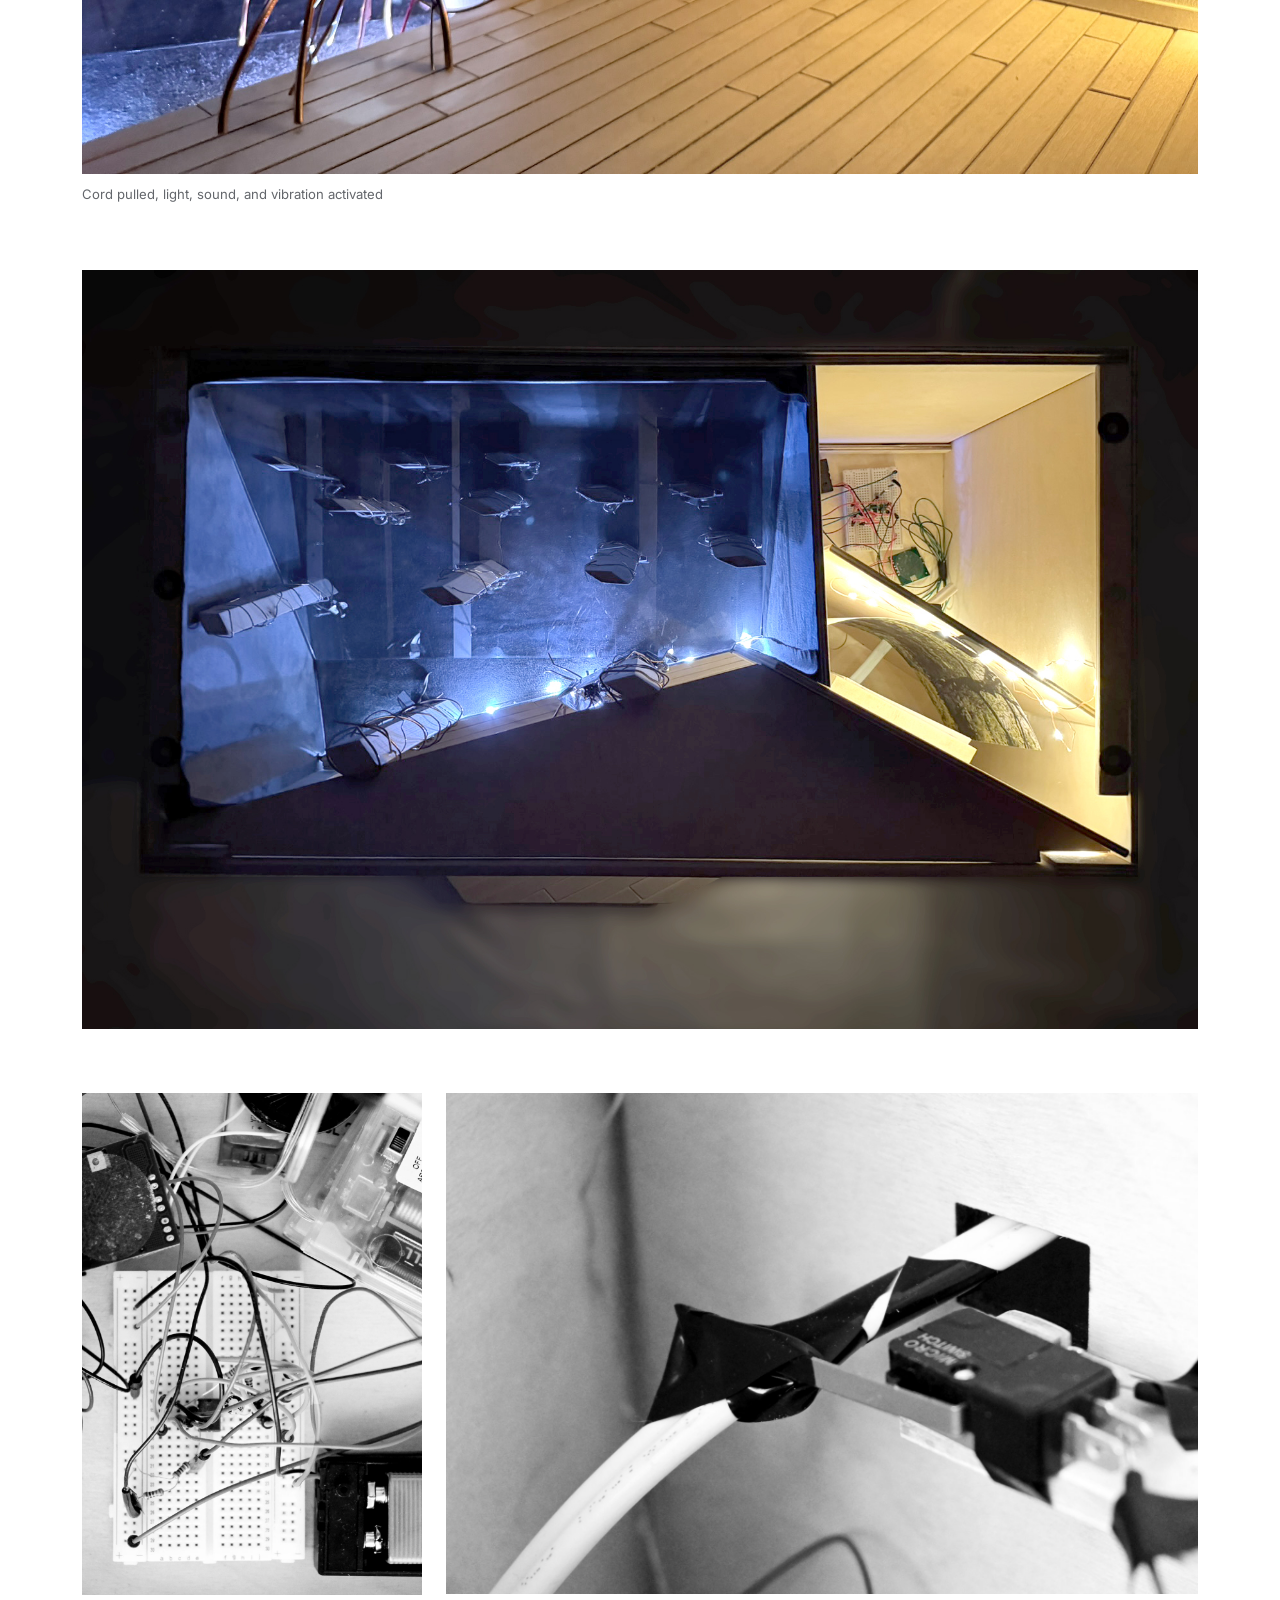
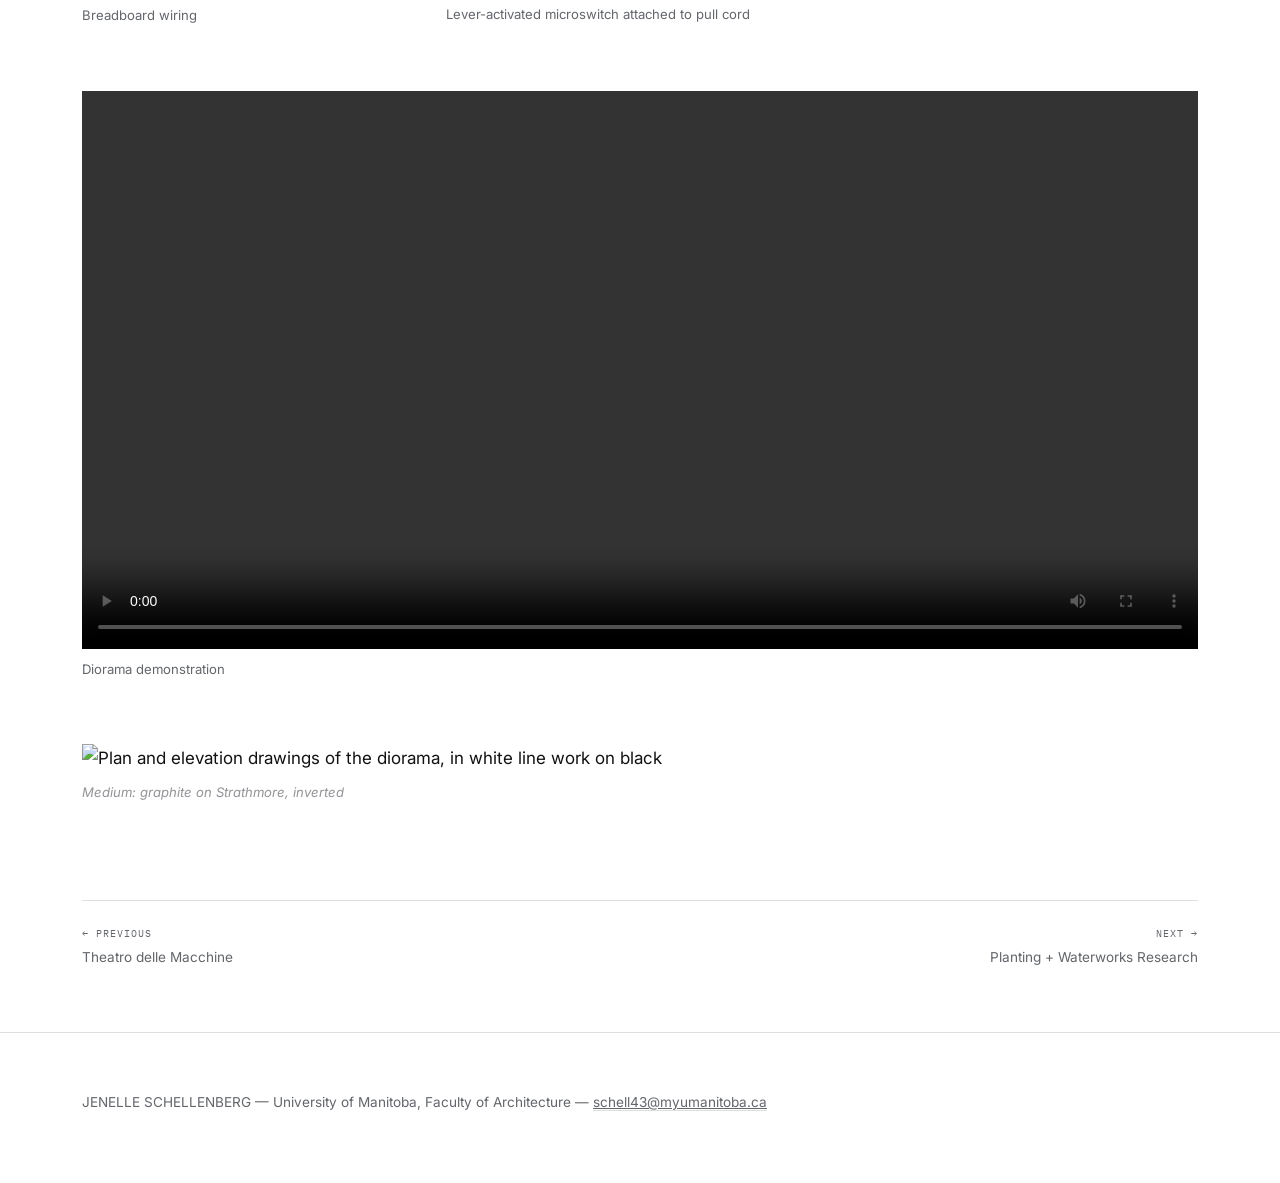
==== commit d5eb9acb: "Add diorama video" ====
--- a/projects/the-conductor.html
+++ b/projects/the-conductor.html
@@ -126,6 +126,11 @@
     </div>
 
     <div class="media-block reveal">
+      <video src="../images/conductor/diorama-demo.mp4" controls playsinline preload="metadata"></video>
+      <div class="cap">Diorama demonstration</div>
+    </div>
+
+    <div class="media-block reveal">
       <img src="../images/conductor/plan-elevation.jpg" alt="Plan and elevation drawings of the diorama, in white line work on black">
       <div class="cap"><em class="medium">Medium: graphite on Strathmore, inverted</em></div>
     </div>
--- a/styles.css
+++ b/styles.css
@@ -111,6 +111,9 @@
 .media-block{ margin-bottom:64px; }
 .media-block img{
   width:100%; height:auto; display:block;
+}
+.media-block video{
+  width:100%; height:auto; display:block; background:#000;
 }
 .media-block .cap{ font-size:0.82rem; color:var(--ink-soft); margin-top:10px; }
 em.medium{ font-family:'Inter', -apple-system, 'Helvetica Neue', Arial, sans-serif; font-style:italic; }
